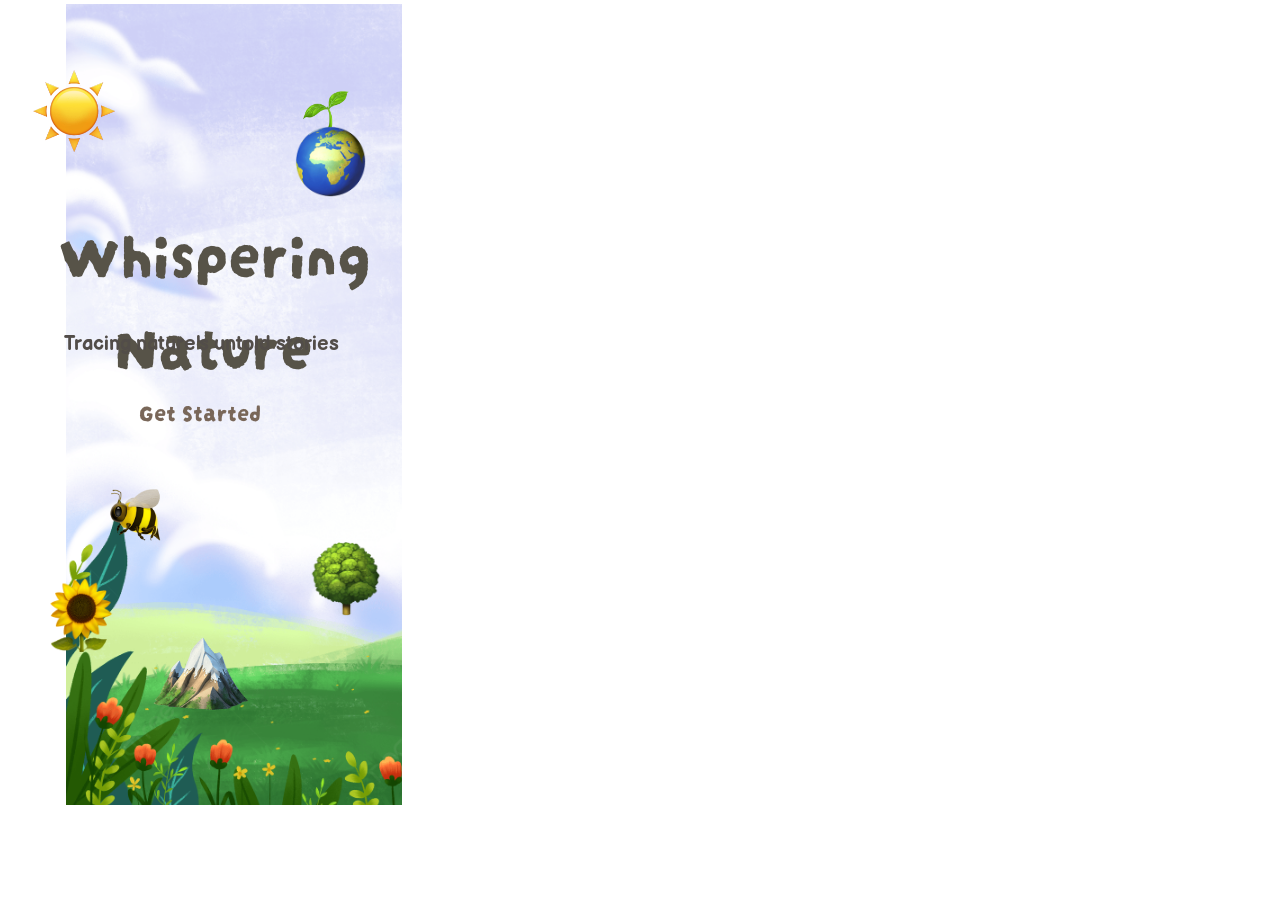
==== Test/index.html @ eb01c790 "test" ====
<!DOCTYPE html><html><head><link href="https://fonts.googleapis.com/css?family=Darumadrop+One&display=swap" rel="stylesheet" /><link href="https://fonts.googleapis.com/css?family=Balsamiq+Sans&display=swap" rel="stylesheet" /><link href="./css/main.css" rel="stylesheet" /><title>Document</title></head><body><div class="v106_298"><div class="v147_504"></div><div class="name"></div><span class="v106_299">Whispering
Nature</span><span class="v142_470">Tracing nature's untold stories</span><div class="v140_449"></div><div class="v142_457"></div><div class="v142_459"></div><div class="v142_461"></div><div class="v142_462"></div><div class="v142_465"></div><div class="v142_466"></div><div class="v142_478"><div class="v142_475"></div><span class="v142_479">Get Started</span></div></div></body></html>
---- Test/css/main.css ----
* {
  box-sizing: border-box;
}
body {
  font-size: 14px;
}
.v106_298 {
  width: 402px;
  height: 805px;
  background: url("../images/v106_298.png");
  background-repeat: no-repeat;
  background-position: center center;
  background-size: cover;
  opacity: 1;
  position: absolute;
  top: 0px;
  left: 0px;
  overflow: hidden;
}
.v147_504 {
  width: 540px;
  height: 809px;
  background: url("../images/v147_504.png");
  background-repeat: no-repeat;
  background-position: center center;
  background-size: cover;
  opacity: 1;
  position: absolute;
  top: 4px;
  left: 66px;
  overflow: hidden;
}
.name {
  color: #fff;
}
.v106_299 {
  width: 324px;
  color: rgba(87,83,72,1);
  position: absolute;
  top: 203px;
  left: 52px;
  font-family: Darumadrop One;
  font-weight: Regular;
  font-size: 64px;
  opacity: 1;
  text-align: center;
}
.v142_470 {
  width: 281px;
  color: rgba(82,77,73,1);
  position: absolute;
  top: 332px;
  left: 64px;
  font-family: Balsamiq Sans;
  font-weight: Bold;
  font-size: 20px;
  opacity: 1;
  text-align: left;
}
.v140_449 {
  width: 46px;
  height: 46px;
  background: url("../images/v140_449.png");
  background-repeat: no-repeat;
  background-position: center center;
  background-size: cover;
  opacity: 1;
  position: absolute;
  top: 87px;
  left: 303px;
  overflow: hidden;
}
.v142_457 {
  width: 75px;
  height: 75px;
  background: url("../images/v142_457.png");
  background-repeat: no-repeat;
  background-position: center center;
  background-size: cover;
  opacity: 1;
  position: absolute;
  top: 541px;
  left: 308px;
  overflow: hidden;
}
.v142_459 {
  width: 71px;
  height: 71px;
  background: url("../images/v142_459.png");
  background-repeat: no-repeat;
  background-position: center center;
  background-size: cover;
  opacity: 1;
  position: absolute;
  top: 126px;
  left: 295px;
  overflow: hidden;
}
.v142_461 {
  width: 96px;
  height: 96px;
  background: url("../images/v142_461.png");
  background-repeat: no-repeat;
  background-position: center center;
  background-size: cover;
  opacity: 1;
  position: absolute;
  top: 615px;
  left: 153px;
  overflow: hidden;
}
.v142_462 {
  width: 52px;
  height: 52px;
  background: url("../images/v142_462.png");
  background-repeat: no-repeat;
  background-position: center center;
  background-size: cover;
  opacity: 1;
  position: absolute;
  top: 489px;
  left: 109px;
  overflow: hidden;
}
.v142_465 {
  width: 74px;
  height: 74px;
  background: url("../images/v142_465.png");
  background-repeat: no-repeat;
  background-position: center center;
  background-size: cover;
  opacity: 1;
  position: absolute;
  top: 578px;
  left: 42px;
  overflow: hidden;
}
.v142_466 {
  width: 84px;
  height: 84px;
  background: url("../images/v142_466.png");
  background-repeat: no-repeat;
  background-position: center center;
  background-size: cover;
  opacity: 1;
  position: absolute;
  top: 68px;
  left: 32px;
  overflow: hidden;
}
.v142_478 {
  width: 170px;
  height: 46px;
  background: url("../images/v142_478.png");
  background-repeat: no-repeat;
  background-position: center center;
  background-size: cover;
  opacity: 1;
  position: absolute;
  top: 389px;
  left: 116px;
  overflow: hidden;
}
.v142_475 {
  width: 170px;
  height: 46px;
  background: none;
  opacity: 1;
  position: absolute;
  top: 0px;
  left: 0px;
  border-top-left-radius: 72px;
  border-top-right-radius: 72px;
  border-bottom-left-radius: 72px;
  border-bottom-right-radius: 72px;
  overflow: hidden;
}
.v142_479 {
  width: 125px;
  color: rgba(121,103,89,1);
  position: absolute;
  top: 4px;
  left: 23px;
  font-family: Darumadrop One;
  font-weight: Regular;
  font-size: 24px;
  opacity: 1;
  text-align: left;
}
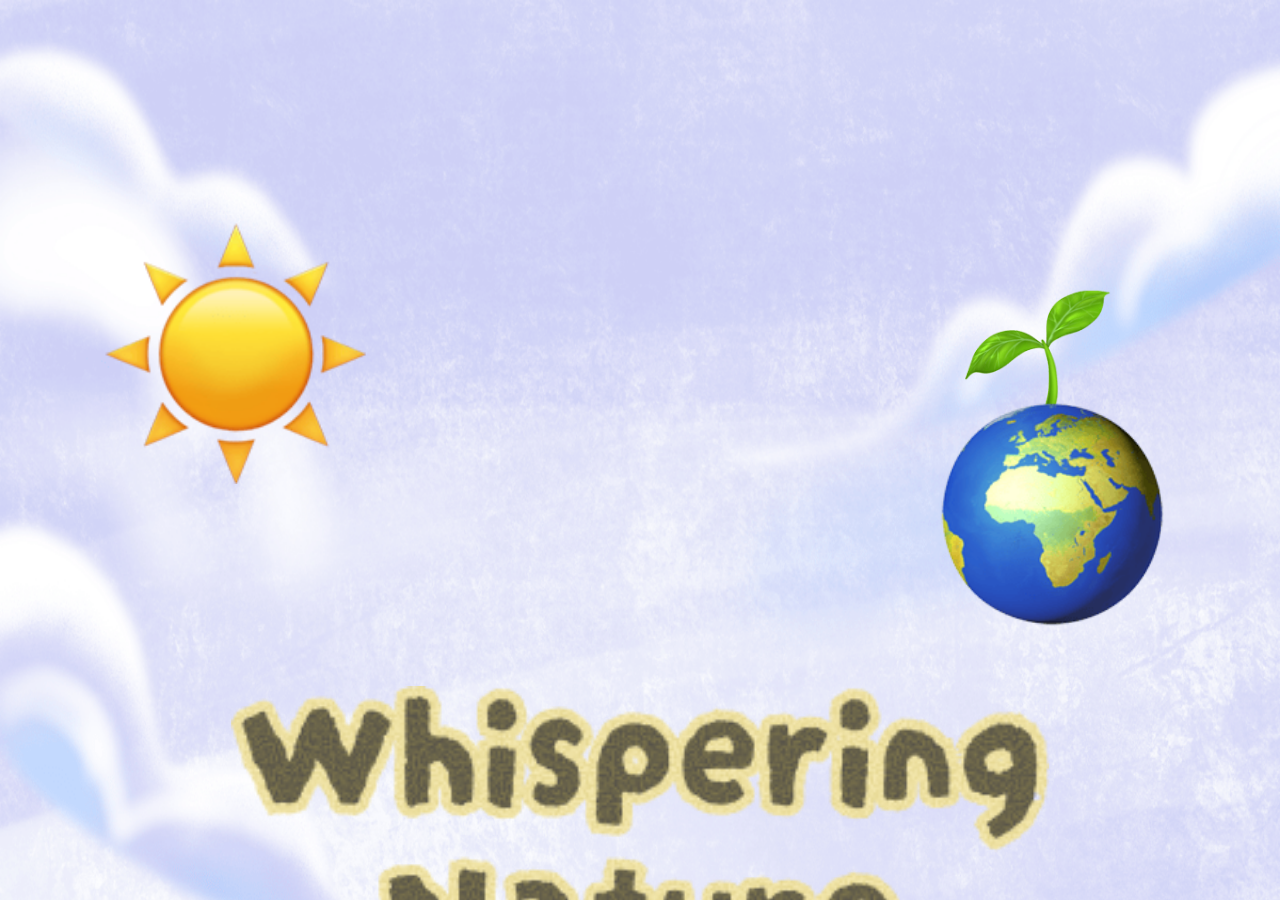
==== commit ac9dc6ec: "11" ====
--- a/Test/index.html
+++ b/Test/index.html
@@ -1,2 +1,43 @@
-<!DOCTYPE html><html><head><link href="https://fonts.googleapis.com/css?family=Darumadrop+One&display=swap" rel="stylesheet" /><link href="https://fonts.googleapis.com/css?family=Balsamiq+Sans&display=swap" rel="stylesheet" /><link href="./css/main.css" rel="stylesheet" /><title>Document</title></head><body><div class="v106_298"><div class="v147_504"></div><div class="name"></div><span class="v106_299">Whispering
-Nature</span><span class="v142_470">Tracing nature's untold stories</span><div class="v140_449"></div><div class="v142_457"></div><div class="v142_459"></div><div class="v142_461"></div><div class="v142_462"></div><div class="v142_465"></div><div class="v142_466"></div><div class="v142_478"><div class="v142_475"></div><span class="v142_479">Get Started</span></div></div></body></html>+```html
+<!DOCTYPE html>
+<html>
+<head>
+    <link
+        href="https://fonts.googleapis.com/css?family=Darumadrop+One&display=swap"
+        rel="stylesheet"
+    />
+    <link
+        href="https://fonts.googleapis.com/css?family=Balsamiq+Sans&display=swap"
+        rel="stylesheet"
+    />
+
+    <link href="./css/main.css" rel="stylesheet" />
+
+    <title>test</title>
+</head>
+
+<body>
+    <div class="v106_298">
+
+        <div class="page"></div>
+        <div class="name"></div>
+        <span class="v106_299"></span>
+        <span class="v142_470"></span>
+        <div class="v140_449"></div>
+        <div class="v142_457"></div>
+        <div class="v142_459"></div>
+        <div class="v142_461"></div>
+        <div class="v142_462"></div>
+        <div class="v142_465"></div>
+        <div class="v142_466"></div>
+        <div class="v142_478"></div>
+        <div class="v142_475"></div>
+        <span class="v142_479"></span>
+    </div>
+    
+    <div class="logo"></div>
+    <div class="logo2"></div>
+    <div class="button"></div>
+</body>
+</html>
+```
--- a/Test/css/main.css
+++ b/Test/css/main.css
@@ -1,189 +1,251 @@
 * {
   box-sizing: border-box;
 }
+
+html,
 body {
-  font-size: 14px;
-}
+  margin: 0;
+  padding: 0;
+  width: 100%;
+  min-height: 100%;
+  font-size: 3.48vw;
+  overflow-x: hidden;
+}
+
+h1 {
+  font-family: "Darumadrop One";
+  font-weight: Regular;
+  font-size: 13.92vw;
+  line-height: 13vw;
+  opacity: 1;
+  text-align: center;
+}
+
+h2 {
+  font-family: "Balsamiq Sans";
+  font-weight: Bold;
+  font-size: 4.98vw;
+  line-height: 13.98vw;
+  opacity: 1;
+  text-align: left;
+}
+
+button {
+  font-family: "Darumadrop One";
+  font-weight: Regular;
+  font-size: 5.97vw;
+  line-height: 13.98vw;
+  opacity: 1;
+  text-align: center;
+  border: none;
+  
+}
+
+.page {
+  width: 100vw;
+  height: 200.25vw; 
+  
+  background-image: url("../images/v147_504.png");
+  background-repeat: no-repeat;
+  background-position: center top;
+  background-size: 100% 100%;
+
+  position: relative;
+}
+
+
+.logo {
+    width: 69.66vw;
+    aspect-ratio: 69.66 / 23.66;
+
+    background: url("../images/logo.png");
+    background-repeat: no-repeat;
+    background-position: center center;
+    background-size: contain;
+
+    position: absolute;
+    top: 53.58vw;
+    left: 50%;
+    transform: translateX(-50%);
+}
+
+.logo2 {
+    width: 71.66vw;
+    aspect-ratio: 71.66 / 7.66;
+
+    background: url("../images/logo2.png");
+    background-repeat: no-repeat;
+    background-position: center center;
+    background-size: contain;
+    position: absolute;
+    top: 83.58vw;
+    left: 50%;
+    transform: translateX(-50%);
+}
+
+.button {
+    width: 47.66vw;
+    height: 12.66vw;
+
+    background: url("../images/button.png");
+    background-repeat: no-repeat;
+    background-position: center center;
+    background-size: cover;
+    opacity: 1;
+    position: absolute;
+    top: 97.58vw;
+    left: 50%;
+    transform: translateX(-50%);
+    overflow: hidden;
+}
+
 .v106_298 {
-  width: 402px;
-  height: 805px;
+  width: 100vw;
+  height: 200.25vw; /* 805 / 402 × 100 */
   background: url("../images/v106_298.png");
   background-repeat: no-repeat;
   background-position: center center;
   background-size: cover;
   opacity: 1;
   position: absolute;
-  top: 0px;
-  left: 0px;
-  overflow: hidden;
-}
-.v147_504 {
-  width: 540px;
-  height: 809px;
-  background: url("../images/v147_504.png");
-  background-repeat: no-repeat;
-  background-position: center center;
-  background-size: cover;
-  opacity: 1;
-  position: absolute;
-  top: 4px;
-  left: 66px;
-  overflow: hidden;
-}
-.name {
-  color: #fff;
-}
-.v106_299 {
-  width: 324px;
-  color: rgba(87,83,72,1);
-  position: absolute;
-  top: 203px;
-  left: 52px;
-  font-family: Darumadrop One;
+  top: 0;
+  left: 0;
+  overflow: hidden;
+}
+
+.v140_449 {
+  width: 11.44vw;
+  height: 11.44vw;
+  background: url("../images/v140_449.png");
+  background-repeat: no-repeat;
+  background-position: center center;
+  background-size: cover;
+  opacity: 1;
+  position: absolute;
+  top: 21.64vw;
+  left: 75.37vw;
+  overflow: hidden;
+}
+
+.v142_457 {
+  width: 18.66vw;
+  height: 18.66vw;
+  background: url("../images/v142_457.png");
+  background-repeat: no-repeat;
+  background-position: center center;
+  background-size: cover;
+  opacity: 1;
+  position: absolute;
+  top: 134.58vw;
+  left: 76.62vw;
+  overflow: hidden;
+}
+
+.v142_459 {
+  width: 17.66vw;
+  height: 17.66vw;
+  background: url("../images/v142_459.png");
+  background-repeat: no-repeat;
+  background-position: center center;
+  background-size: cover;
+  opacity: 1;
+  position: absolute;
+  top: 31.34vw;
+  left: 73.38vw;
+  overflow: hidden;
+}
+
+.v142_461 {
+  width: 23.88vw;
+  height: 23.88vw;
+  background: url("../images/v142_461.png");
+  background-repeat: no-repeat;
+  background-position: center center;
+  background-size: cover;
+  opacity: 1;
+  position: absolute;
+  top: 152.99vw;
+  left: 38.06vw;
+  overflow: hidden;
+}
+
+.v142_462 {
+  width: 12.94vw;
+  height: 12.94vw;
+  background: url("../images/v142_462.png");
+  background-repeat: no-repeat;
+  background-position: center center;
+  background-size: cover;
+  opacity: 1;
+  position: absolute;
+  top: 121.64vw;
+  left: 27.11vw;
+  overflow: hidden;
+}
+
+.v142_465 {
+  width: 18.41vw;
+  height: 18.41vw;
+  background: url("../images/v142_465.png");
+  background-repeat: no-repeat;
+  background-position: center center;
+  background-size: cover;
+  opacity: 1;
+  position: absolute;
+  top: 143.78vw;
+  left: 10.45vw;
+  overflow: hidden;
+}
+
+.v142_466 {
+  width: 20.90vw;
+  height: 20.90vw;
+  background: url("../images/v142_466.png");
+  background-repeat: no-repeat;
+  background-position: center center;
+  background-size: cover;
+  opacity: 1;
+  position: absolute;
+  top: 16.92vw;
+  left: 7.96vw;
+  overflow: hidden;
+}
+
+.v142_478 {
+  width: 42.29vw;
+  height: 11.44vw;
+  background: url("../images/v142_478.png");
+  background-repeat: no-repeat;
+  background-position: center center;
+  background-size: cover;
+  opacity: 1;
+  position: absolute;
+  top: 96.77vw;
+  left: 28.86vw;
+  overflow: hidden;
+}
+
+.v142_475 {
+  width: 42.29vw;
+  height: 11.44vw;
+  background: none;
+  opacity: 1;
+  position: absolute;
+  top: 0;
+  left: 0;
+  border-radius: 17.91vw;
+  overflow: hidden;
+}
+
+.v142_479 {
+  width: 31.09vw;
+  color: rgba(121,103,89,1);
+  position: absolute;
+  top: 1vw;
+  left: 5.72vw;
+  font-family: "Darumadrop One";
   font-weight: Regular;
-  font-size: 64px;
-  opacity: 1;
-  text-align: center;
-}
-.v142_470 {
-  width: 281px;
-  color: rgba(82,77,73,1);
-  position: absolute;
-  top: 332px;
-  left: 64px;
-  font-family: Balsamiq Sans;
-  font-weight: Bold;
-  font-size: 20px;
+  font-size: 5.97vw;
   opacity: 1;
   text-align: left;
-}
-.v140_449 {
-  width: 46px;
-  height: 46px;
-  background: url("../images/v140_449.png");
-  background-repeat: no-repeat;
-  background-position: center center;
-  background-size: cover;
-  opacity: 1;
-  position: absolute;
-  top: 87px;
-  left: 303px;
-  overflow: hidden;
-}
-.v142_457 {
-  width: 75px;
-  height: 75px;
-  background: url("../images/v142_457.png");
-  background-repeat: no-repeat;
-  background-position: center center;
-  background-size: cover;
-  opacity: 1;
-  position: absolute;
-  top: 541px;
-  left: 308px;
-  overflow: hidden;
-}
-.v142_459 {
-  width: 71px;
-  height: 71px;
-  background: url("../images/v142_459.png");
-  background-repeat: no-repeat;
-  background-position: center center;
-  background-size: cover;
-  opacity: 1;
-  position: absolute;
-  top: 126px;
-  left: 295px;
-  overflow: hidden;
-}
-.v142_461 {
-  width: 96px;
-  height: 96px;
-  background: url("../images/v142_461.png");
-  background-repeat: no-repeat;
-  background-position: center center;
-  background-size: cover;
-  opacity: 1;
-  position: absolute;
-  top: 615px;
-  left: 153px;
-  overflow: hidden;
-}
-.v142_462 {
-  width: 52px;
-  height: 52px;
-  background: url("../images/v142_462.png");
-  background-repeat: no-repeat;
-  background-position: center center;
-  background-size: cover;
-  opacity: 1;
-  position: absolute;
-  top: 489px;
-  left: 109px;
-  overflow: hidden;
-}
-.v142_465 {
-  width: 74px;
-  height: 74px;
-  background: url("../images/v142_465.png");
-  background-repeat: no-repeat;
-  background-position: center center;
-  background-size: cover;
-  opacity: 1;
-  position: absolute;
-  top: 578px;
-  left: 42px;
-  overflow: hidden;
-}
-.v142_466 {
-  width: 84px;
-  height: 84px;
-  background: url("../images/v142_466.png");
-  background-repeat: no-repeat;
-  background-position: center center;
-  background-size: cover;
-  opacity: 1;
-  position: absolute;
-  top: 68px;
-  left: 32px;
-  overflow: hidden;
-}
-.v142_478 {
-  width: 170px;
-  height: 46px;
-  background: url("../images/v142_478.png");
-  background-repeat: no-repeat;
-  background-position: center center;
-  background-size: cover;
-  opacity: 1;
-  position: absolute;
-  top: 389px;
-  left: 116px;
-  overflow: hidden;
-}
-.v142_475 {
-  width: 170px;
-  height: 46px;
-  background: none;
-  opacity: 1;
-  position: absolute;
-  top: 0px;
-  left: 0px;
-  border-top-left-radius: 72px;
-  border-top-right-radius: 72px;
-  border-bottom-left-radius: 72px;
-  border-bottom-right-radius: 72px;
-  overflow: hidden;
-}
-.v142_479 {
-  width: 125px;
-  color: rgba(121,103,89,1);
-  position: absolute;
-  top: 4px;
-  left: 23px;
-  font-family: Darumadrop One;
-  font-weight: Regular;
-  font-size: 24px;
-  opacity: 1;
-  text-align: left;
-}
+}
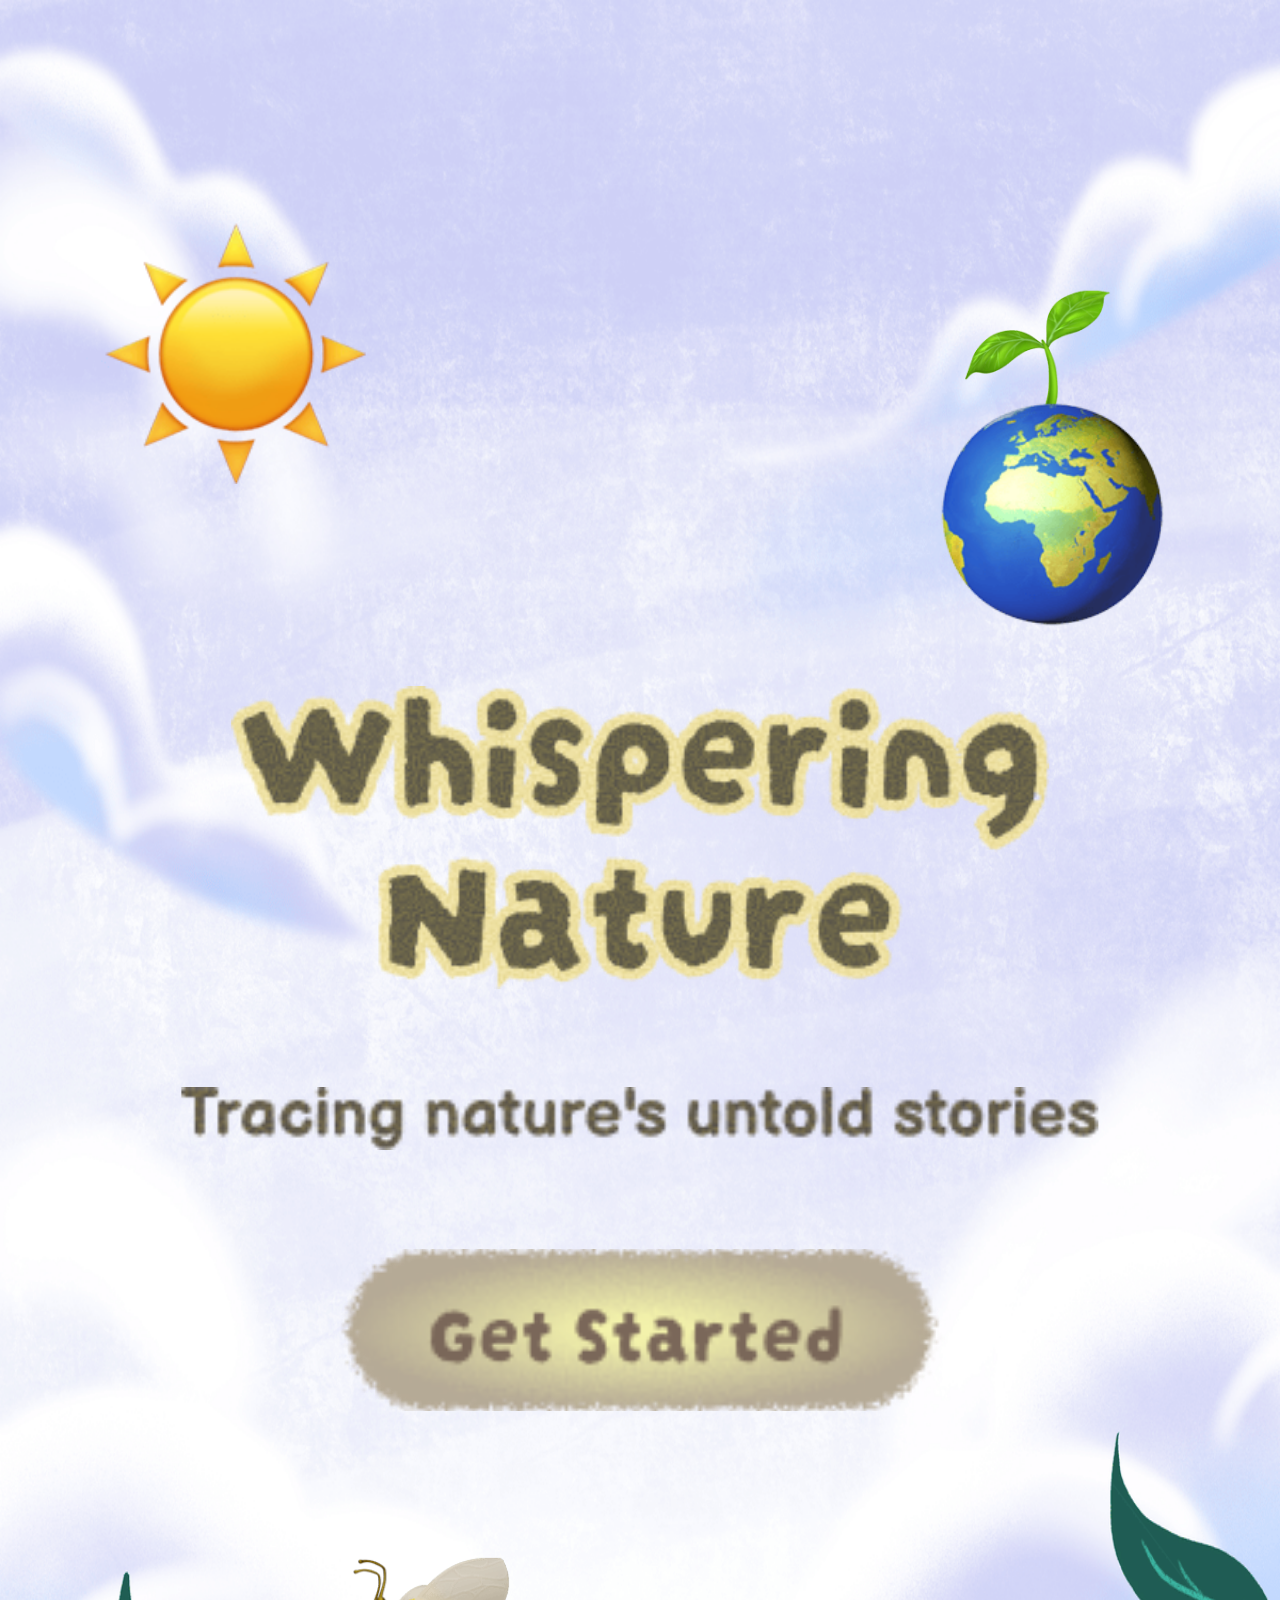
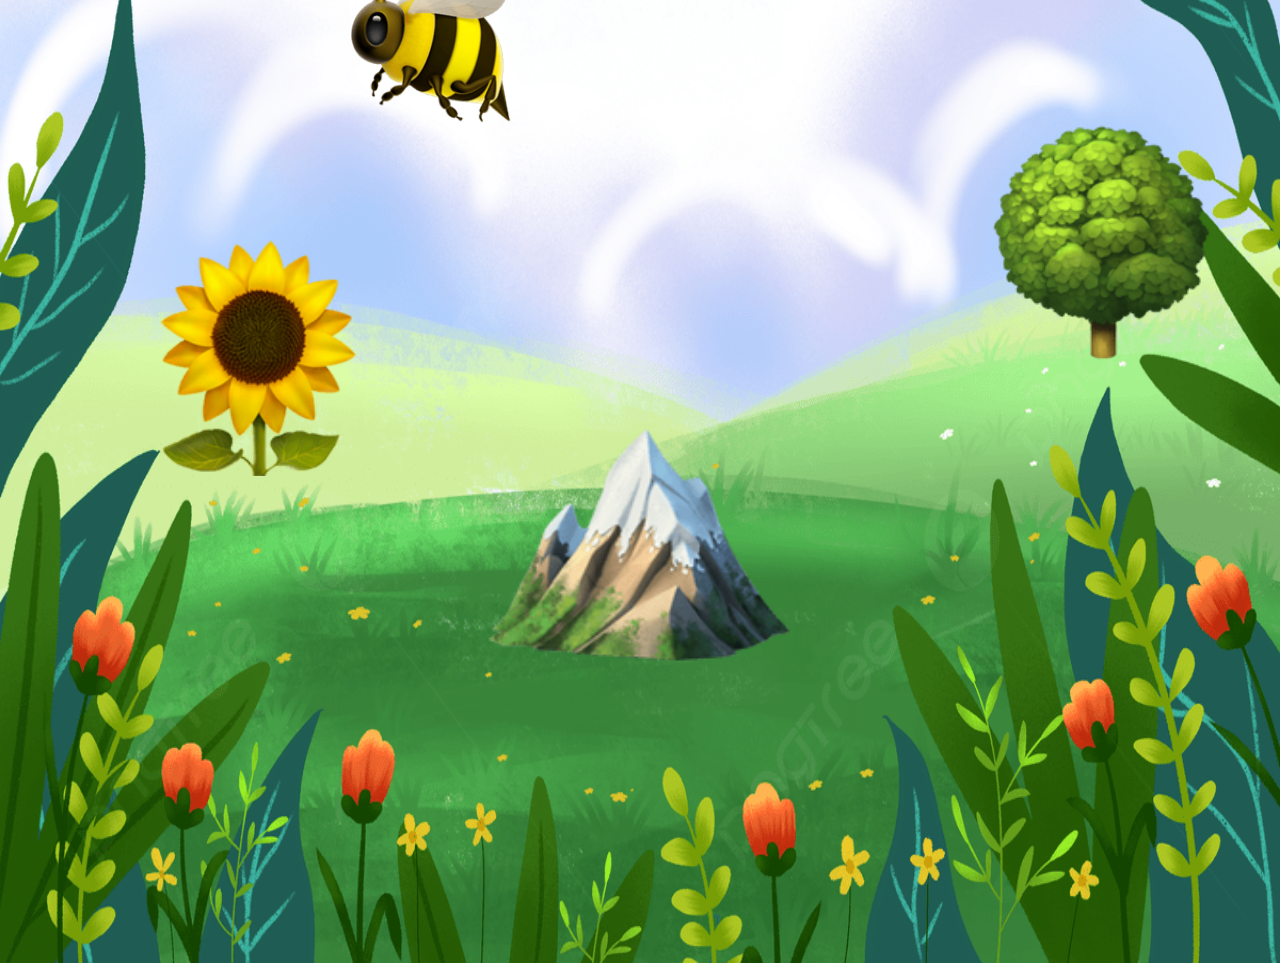
==== commit 17acda95: "123" ====
--- a/Test/index.html
+++ b/Test/index.html
@@ -1,6 +1,6 @@
-```html
 <!DOCTYPE html>
 <html>
+
 <head>
     <link
         href="https://fonts.googleapis.com/css?family=Darumadrop+One&display=swap"
@@ -13,16 +13,12 @@
 
     <link href="./css/main.css" rel="stylesheet" />
 
-    <title>test</title>
+    <title>Document</title>
 </head>
 
 <body>
-    <div class="v106_298">
+    <div class="page"></div>
 
-        <div class="page"></div>
-        <div class="name"></div>
-        <span class="v106_299"></span>
-        <span class="v142_470"></span>
         <div class="v140_449"></div>
         <div class="v142_457"></div>
         <div class="v142_459"></div>
@@ -30,14 +26,9 @@
         <div class="v142_462"></div>
         <div class="v142_465"></div>
         <div class="v142_466"></div>
-        <div class="v142_478"></div>
-        <div class="v142_475"></div>
-        <span class="v142_479"></span>
-    </div>
     
     <div class="logo"></div>
     <div class="logo2"></div>
     <div class="button"></div>
 </body>
 </html>
-```
